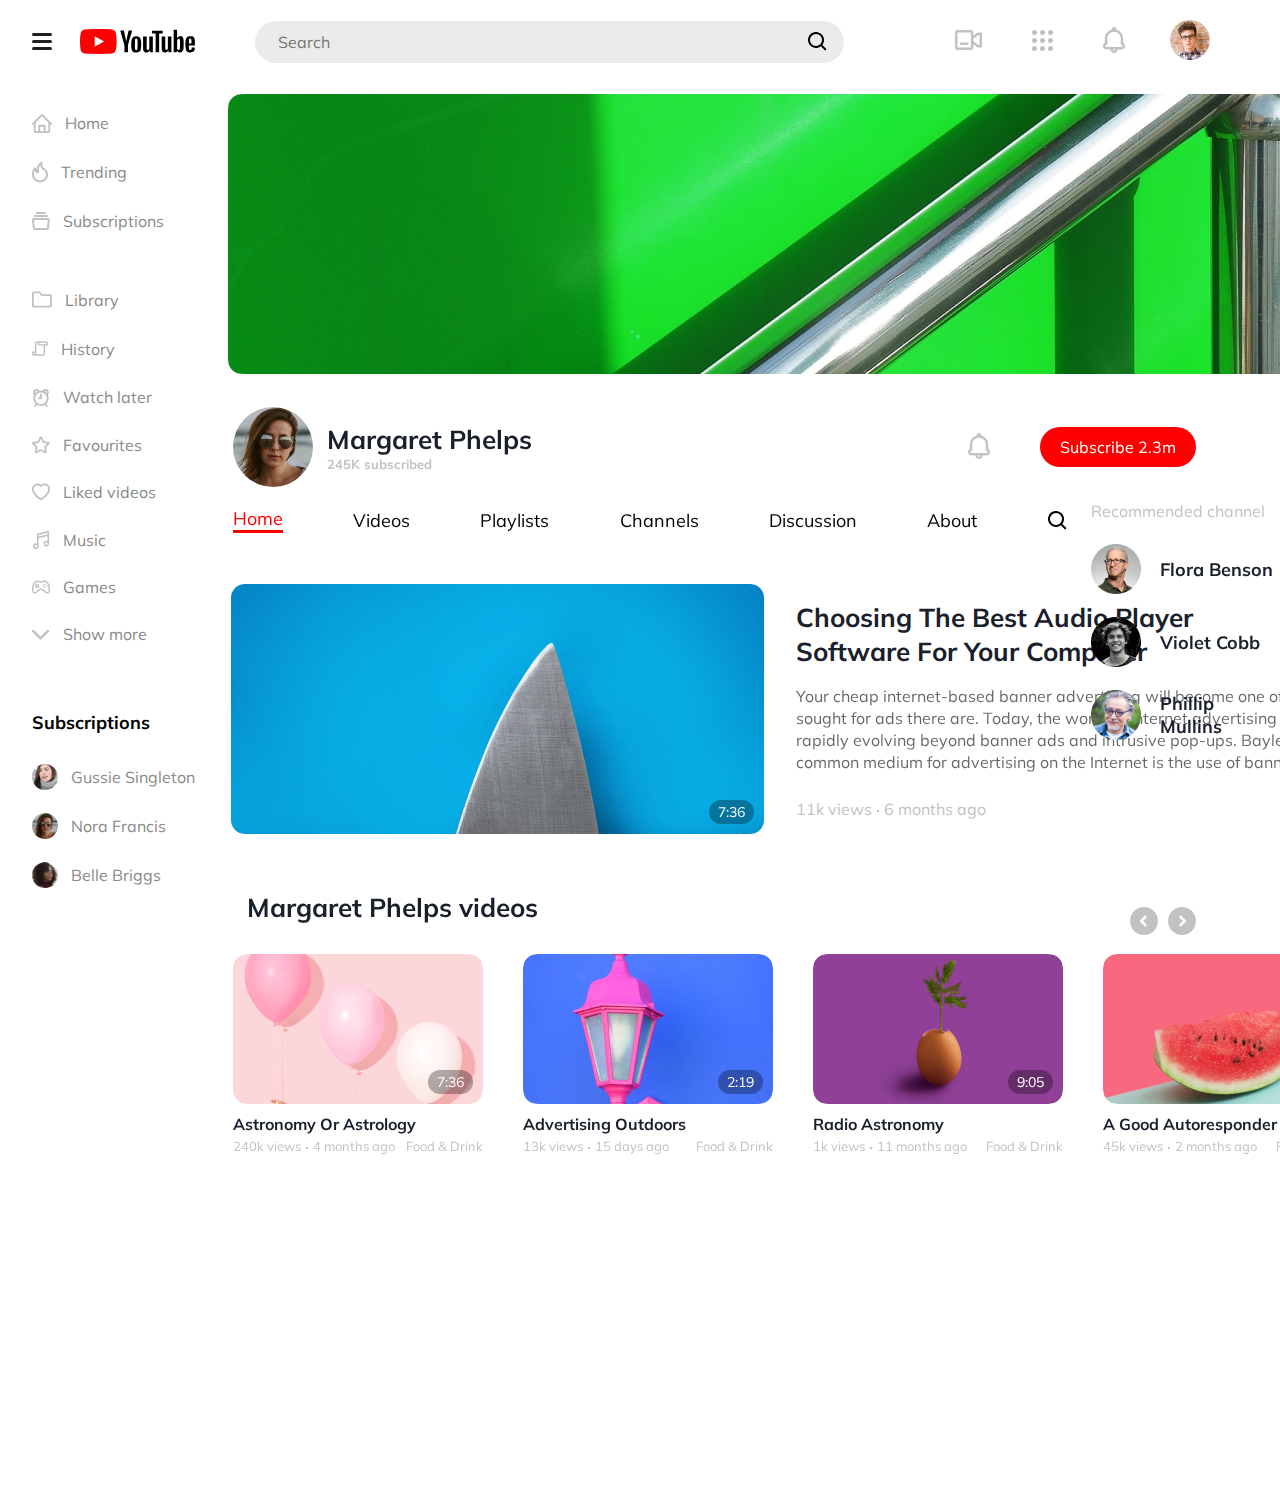
==== YouTubeChannelPage/index.html @ e53dff31 "feat: add files" ====
<!DOCTYPE html>
<html lang="en">

<head>
    <meta charset="UTF-8">
    <meta http-equiv="X-UA-Compatible" content="IE=edge">
    <meta name="viewport" content="width=device-width, initial-scale=1.0">
    <title>YouTube</title>
    <link rel="stylesheet" href="style/normalize.css">
    <link rel="stylesheet" href="style/style.css">
    <link rel="preconnect" href="https://fonts.gstatic.com">
    <link href="https://fonts.googleapis.com/css2?family=Mulish:wght@400;700&display=swap" rel="stylesheet">
</head>

<body>

    <header class="header">
        <buttun class="burger">
            <span class="burger-line"></span>
            <span class="burger-line"></span>
            <span class="burger-line"></span>
        </buttun>
        <img src="img/logo.svg" alt="YouTube" class="logo">
        <img src="img/White.png" alt="YouTube" class="logo2">
        <p class="mobile-text">Margaret Phelps</p>
        <div class="input-group">
            <input type="search" name="search" class="input-search" placeholder="Search">
            <button type="submit" class="button-search">
                <svg class="icon icon-search" width="19" height="19">
                    <use xlink:href="img/icons.svg#search"></use>
                </svg>
            </button>
        </div>
        <div class="mobile-search">
            <svg class="icon icon-search" width="19" height="19">
                <use href="img/icons.svg#search"></use>
            </svg>

            <svg class="icon icon-search" width="19" height="19" id="tri">
                <use href="img/icons.svg#tri"></use>
            </svg>
        </div>
        <div class="icons">
            <a href="#" class="icons-link">
                <svg class="icon icon-video" width="27" height="20">
                    <use xlink:href="img/icons.svg#video"></use>
                </svg>
            </a>
            <a href="#" class="icons-link">
                <svg class="icon icon-apps" width="21" height="21">
                    <use xlink:href="img/icons.svg#apps"></use>
                </svg>
            </a>
            <a href="#" class="icons-link">
                <svg class="icon icon-notification" width="22" height="26">
                    <use xlink:href="img/icons.svg#notification"></use>
                </svg>
            </a>
        </div>
        <a href="#" class="user">
            <img src="img/Userpic.png" alt="Userpic" class="user-avatar">
        </a>


    </header>



    <div class="mobile-sidebar">
        <ul class="nav-menu">
            <li class="nav-item">
                <a href="#" class="nav-link">
                    <svg class="icon icon-home" width="20" height="19">
                        <use href="img/icons.svg#home"></use>
                    </svg>
                    <span class="nav-text">Home</span>
                </a>
            </li>
            <li class="nav-item">
                <a href="#" class="nav-link">
                    <svg class="icon icon-trending" width="20" height="19">
                        <use href="img/icons.svg#trending"></use>
                    </svg>
                    <span class="nav-text">Trending</span>
                </a>
            </li>
            <li class="nav-item">
                <a href="#" class="nav-link">
                    <svg class="icon icon-subscriptions" width="20" height="19">
                        <use href="img/icons.svg#subscriptions"></use>
                    </svg>
                    <span class="nav-text">Subscriptions</span>
                </a>
            </li>
            <li class="nav-item">
                <a href="#" class="nav-link">
                    <svg class="icon icon-library" width="20" height="19">
                        <use href="img/icons.svg#library"></use>
                    </svg>
                    <span class="nav-text">Library</span>
                </a>
            </li>
        </ul>
    </div>


    <!-- /.mobile-sidebar -->



    <div class="conteiner">
        <aside class="sidebar">
            <nav class="nav">

                <!-- menu 1 -->

                <ul class="nav-menu">
                    <li class="nav-item">
                        <a href="#" class="nav-link">
                            <svg class="icon icon-home" width="20" height="19">
                                <use xlink:href="img/icons.svg#home"></use>
                            </svg>
                            <span class="nav-text">Home</span>
                        </a>
                    </li>
                    <li class="nav-item">
                        <a href="" class="nav-link">
                            <svg class="icon icon-trending" width="16" height="21">
                                <use xlink:href="img/icons.svg#trending"></use>
                            </svg>
                            <span class="nav-text">Trending</span>
                        </a>
                    </li>
                    <li class="nav-item">
                        <a href="" class="nav-link">
                            <svg class="icon icon-subscriptions" width="18" height="18">
                                <use xlink:href="img/icons.svg#subscriptions"></use>
                            </svg>
                            <span class="nav-text">Subscriptions</span>
                        </a>
                    </li>
                </ul>

                <!-- menu 2 -->

                <ul class="nav-menu">
                    <li class="nav-item" id="nav-library">
                        <a href="#" class="nav-link">
                            <svg class="icon icon-library" width="20" height="19">
                                <use xlink:href="img/icons.svg#library"></use>
                            </svg>
                            <span class="nav-text">Library</span>
                        </a>
                    </li>
                    <li class="nav-item">
                        <a href="" class="nav-link">
                            <svg class="icon icon-history" width="16" height="21">
                                <use xlink:href="img/icons.svg#history"></use>
                            </svg>
                            <span class="nav-text">History</span>
                        </a>
                    </li>
                    <li class="nav-item">
                        <a href="" class="nav-link">
                            <svg class="icon icon-watch-later" width="18" height="18">
                                <use xlink:href="img/icons.svg#watch-later"></use>
                            </svg>
                            <span class="nav-text">Watch later</span>
                        </a>
                    </li>
                    <li class="nav-item">
                        <a href="" class="nav-link">
                            <svg class="icon icon-favourites" width="18" height="18">
                                <use xlink:href="img/icons.svg#favourites"></use>
                            </svg>
                            <span class="nav-text">Favourites</span>
                        </a>
                    </li>
                    <li class="nav-item">
                        <a href="" class="nav-link">
                            <svg class="icon icon-liked-videos" width="18" height="18">
                                <use xlink:href="img/icons.svg#liked"></use>
                            </svg>
                            <span class="nav-text">Liked videos</span>
                        </a>
                    </li>
                    <li class="nav-item">
                        <a href="" class="nav-link">
                            <svg class="icon icon-music" width="18" height="18">
                                <use xlink:href="img/icons.svg#music"></use>
                            </svg>
                            <span class="nav-text">Music</span>
                        </a>
                    </li>
                    <li class="nav-item">
                        <a href="" class="nav-link">
                            <svg class="icon icon-games" width="18" height="18">
                                <use xlink:href="img/icons.svg#games"></use>
                            </svg>
                            <span class="nav-text">Games</span>
                        </a>
                    </li>
                    <li class="nav-item">
                        <a href="" class="nav-link">
                            <svg class="icon icon-show-more" width="18" height="18">
                                <use xlink:href="img/icons.svg#chevron-down"></use>
                            </svg>
                            <span class="nav-text">Show more</span>
                        </a>
                    </li>
                </ul>
            </nav>
            <!-- Subscriptions  -->

            <h2 class="nav-title">Subscriptions</h2>

            <ul class="nav-menu" id="sub-menu">
                <li class="nav-item2">
                    <a href="#" class="nav-link">
                        <img src="img/Gussie.png" alt="Gussie Singleton" class="nav-image">
                        <span class="nav-text">Gussie Singleton</span>
                    </a>
                </li>
                <li class="nav-item2">
                    <a href="#" class="nav-link">
                        <img src="img/Nora.png" alt="Nora Francis" class="nav-image">
                        <span class="nav-text">Nora Francis</span>
                    </a>
                </li>
                <li class="nav-item2">
                    <a href="#" class="nav-link">
                        <img src="img/Belle.png" alt="Belle Briggs" class="nav-image">
                        <span class="nav-text">Belle Briggs</span>
                    </a>
                </li>
                <li class="nav-item2">
                    <a href="#" class="nav-link">
                        <img src="img/Eunice.png" alt="Eunice Cortez" class="nav-image">
                        <span class="nav-text">Eunice Cortez</span>
                    </a>
                </li>
                <li class="nav-item2">
                    <a href="#" class="nav-link">
                        <img src="img/Emma.png" alt="Emma Hanson" class="nav-image">
                        <span class="nav-text">Emma Hanson</span>
                    </a>
                </li>
                <li class="nav-item2">
                    <a href="#" class="nav-link">
                        <img src="img/Leah.png" alt="Leah Berry" class="nav-image">
                        <span class="nav-text">Leah Berry</span>
                    </a>
                </li>
            </ul>

            <!-- Setting -->

            <ul class="nav-menu" id="nav-setting">
                <li class="nav-item">
                    <a href="#" class="nav-link">
                        <svg class="icon icon-setting" width="20" height="19">
                            <use xlink:href="img/icons.svg#setting"></use>
                        </svg>
                        <span class="nav-text">Setting</span>
                    </a>
                </li>
            </ul>
        </aside>
    </div>








    <main class="content">
        <div class="green-cover">
            <img src="img/Cover.png" alt="cover" class="green-cover">
        </div>
        <div class="channel">
            <div class="channel-header">
                <a href="#" class="channel-title">
                    <img src="img/Nora.png" alt="mainAvatar" class="channel-avatar">
                    <div class="channel-info">
                        <span class="channel-text">Margaret Phelps</span>
                        <span class="video-channel-info">245K subscribed</span>
                    </div>
                </a>

                <div class="channel-buttons">
                    <a href="#" class="icons-link" id="notifications">
                        <svg class="icon icon-notification" width="22" height="26">
                            <use xlink:href="img/icons.svg#notification"></use>
                        </svg>
                    </a>
                    <button class="subscribe">Subscribe 2.3m</button>
                </div>
            </div>

            <div class="channel-menu-wrapper">
                <ul class="nav-chennel-menu">
                    <li class="chennel-item" id="text-home">
                        <span class="channel-menu-text">Home</span>
                    </li>
                    <li class="chennel-item">
                        <span class="channel-menu-text">Videos</span>
                    </li>
                    <li class="chennel-item">
                        <span class="channel-menu-text">Playlists</span>
                    </li>
                    <li class="chennel-item" id="channels">
                        <span class="channel-menu-text">Channels</span>
                    </li>
                    <li class="chennel-item" id="discussion">
                        <span class="channel-menu-text">Discussion</span>
                    </li>
                    <li class="chennel-item" id="about">
                        <span class="channel-menu-text">About</span>
                    </li>
                    <svg class="icon icon-search" width="19" height="19" id="search">
                        <use href="img/icons.svg#search"></use>
                    </svg>
                    <svg class="icon icon-search" width="19" height="19" id="chevron">
                        <use href="img/icons.svg#chevron-down"></use>
                    </svg>
                </ul>
            </div>


        </div>
        <!-- /.channel -->

        <div class="video">
            <div class="swiper-slide">
                <div class="video-card-channel">
                    <div class="video-thumb-channel">
                        <img src="img/blue.png" alt="" class="thumbnail">
                        <span class="video-duration">7:36</span>
                    </div>

                    <div class="channel-information">
                        <h3 class="video-title-channel">Choosing The Best Audio Player <br>Software For Your Computer
                        </h3>
                        <p class="video-subtitle-channel">
                            Your cheap internet-based banner advertising will become one of the sought for ads there
                            are. Today, the world of Internet advertising is rapidly evolving beyond banner ads and
                            intrusive pop-ups. Bayles A common medium for advertising on the Internet is the use of
                            banner ads.
                        </p>
                        <div class="video-info-channel">
                            <span class="video-counter">
                                <span class="video-views">11k views</span>
                                <span class="video-date">6 months ago</span>
                            </span>
                        </div>
                    </div>


                </div>

            </div>
        </div>

        <div class="rec-channel">
            <p class="rec-channel-title">Recommended channel</p>

            <ul class="nav-menu" id="sub-menu">
                <li class="nav-item2">
                    <a href="#" class="nav-link">
                        <img src="img/Oval.png" alt="Gussie Singleton" class="nav-image-rec">
                        <span class="nav-text-rec">Flora Benson</span>
                    </a>
                </li>
                <li class="nav-item2">
                    <a href="#" class="nav-link">
                        <img src="img/Oval-2.png" alt="Nora Francis" class="nav-image-rec">
                        <span class="nav-text-rec">Violet Cobb</span>
                    </a>
                </li>
                <li class="nav-item2">
                    <a href="#" class="nav-link">
                        <img src="img/Oval-3.png" alt="Belle Briggs" class="nav-image-rec">
                        <span class="nav-text-rec">Phillip Mullins</span>
                    </a>
                </li>
            </ul>
        </div>



        <div class="channel" id="margaret">
            <div class="channel-header">
                <a href="#" class="channel-title" id="margo">
                    <span class="channel-text">Margaret Phelps videos</span>
                </a>


                <div class="slider-buttons">
                    <div class="channel-button" id="recommended-channel-button-prev">
                        <svg class="icon icon-left" width="28" height="28">
                            <use href="img/icons.svg#left"></use>
                        </svg>
                    </div>
                    <div class="channel-button" id="recommended-channel-button-next">
                        <svg class="icon icon-right" width="28" height="28">
                            <use href="img/icons.svg#right"></use>
                        </svg>
                    </div>
                </div>
            </div>

            <!-- Slider main container -->
            <div class="swiper-container recommended-channel-slider">
                <!-- Additional required wrapper -->
                <div class="swiper-wrapper">
                    <!-- Slides -->
                    <div class="swiper-slide">
                        <div class="video-card">
                            <div class="video-thumb">
                                <img src="img/pink.png" alt="" class="thumbnail">
                                <span class="video-duration">7:36</span>
                            </div>
                            <!-- /.video-thumb -->
                            <h3 class="video-title">Astronomy Or Astrology</h3>
                            <div class="video-info">
                                <span class="video-counter">
                                    <span class="video-views">240k views</span>
                                    <span class="video-date">4 months ago</span>
                                </span>
                                <span class="video-channel">Food & Drink</span>
                            </div>
                            <!-- /.video-info -->
                        </div>
                        <!-- /.video-card -->
                    </div>
                    <!-- /.swiper-slide -->
                    <div class="swiper-slide">
                        <div class="video-card">
                            <div class="video-thumb">
                                <img src="img/Cover-2.png" alt="Advertising" class="thumbnail">
                                <span class="video-duration">2:19</span>
                            </div>
                            <!-- /.video-thumb -->
                            <h3 class="video-title">Advertising Outdoors</h3>
                            <div class="video-info">
                                <span class="video-counter">
                                    <span class="video-views">13k views</span>
                                    <span class="video-date">15 days ago</span>
                                </span>
                                <span class="video-channel">Food & Drink</span>
                            </div>
                            <!-- /.video-info -->
                        </div>
                        <!-- /.video-card -->
                    </div>
                    <div class="swiper-slide">
                        <div class="video-card">
                            <div class="video-thumb">
                                <img src="img/Cover-3.png" alt="" class="thumbnail">
                                <span class="video-duration">9:05</span>
                            </div>
                            <!-- /.video-thumb -->
                            <h3 class="video-title">Radio Astronomy</h3>
                            <div class="video-info">
                                <span class="video-counter">
                                    <span class="video-views">1k views</span>
                                    <span class="video-date">11 months ago</span>
                                </span>
                                <span class="video-channel">Food & Drink</span>
                            </div>
                            <!-- /.video-info -->
                        </div>
                        <!-- /.video-card -->
                    </div>
                    <div class="swiper-slide">
                        <div class="video-card">
                            <div class="video-thumb">
                                <img src="img/Cover-4.png" alt="" class="thumbnail">
                                <span class="video-duration">3:40</span>
                            </div>
                            <!-- /.video-thumb -->
                            <h3 class="video-title">A Good Autoresponder</h3>
                            <div class="video-info">
                                <span class="video-counter">
                                    <span class="video-views">45k views</span>
                                    <span class="video-date">2 months ago</span>
                                </span>
                                <span class="video-channel">Food & Drink</span>
                            </div>
                            <!-- /.video-info -->
                        </div>
                        <!-- /.video-card -->
                    </div>
                    <div class="swiper-slide">
                        <div class="video-card">
                            <div class="video-thumb">
                                <img src="img/Cover-5.png" alt="" class="thumbnail">
                                <span class="video-duration">1:56</span>
                            </div>
                            <!-- /.video-thumb -->
                            <h3 class="video-title">Baby Monitor Technology</h3>
                            <div class="video-info">
                                <span class="video-counter">
                                    <span class="video-views">86k views</span>
                                    <span class="video-date">7 days ago</span>
                                </span>
                                <span class="video-channel">Food & Drink</span>
                            </div>
                            <!-- /.video-info -->
                        </div>
                        <!-- /.video-card -->
                    </div>
                    <div class="swiper-slide">
                        <div class="video-card">
                            <div class="video-thumb">
                                <img src="img/Cover-6.png" alt="" class="thumbnail">
                                <span class="video-duration">4:15</span>
                            </div>
                            <!-- /.video-thumb -->
                            <h3 class="video-title">Asteroids</h3>
                            <div class="video-info">
                                <span class="video-counter">
                                    <span class="video-views">123k views</span>
                                    <span class="video-date">4 months ago</span>
                                </span>
                                <span class="video-channel">Food & Drink</span>
                            </div>
                            <!-- /.video-info -->
                        </div>
                        <!-- /.video-card -->
                    </div>
                </div>
            </div>
            <!-- /.swiper-container -->

        </div>
    </main>





</body>

</html>
---- YouTubeChannelPage/style/style.css ----
* {
    box-sizing: border-box;
}

body {
    font-family: 'Mulish', sans-serif;
    font-size: 16px;
    font-weight: 400;
}

/* Header and menu styles start */
.header {
    display: flex;
    align-items: center;
    padding-top: 20px;
    padding-bottom: 20px;
    padding-left: 32px;
    padding-right: 70px;
    margin-bottom: 30px;
    position: fixed;
    top: 0;
    left: 0;
    width: 100%;
    z-index: 99;
    background-color: #fff;

}

.burger {
    height: 17px;
    width: 20px;
    border: none;
    background-color: #fff;
    padding: 0;
    display: flex;
    flex-direction: column;
    justify-content: space-between;
    margin-right: 28px;
    cursor: pointer;
}

.burger-line {
    display: block;
    width: 20px;
    height: 3px;
    background-color: #1F2022;
    border-radius: 20px;
}

.logo .logo2 {
    margin-right: 59px;
}

.input-group {
    background: #EBEBEB;
    border-radius: 22px;
    display: flex;
    justify-content: space-between;
    align-items: center;
    padding-right: 17px;
    max-width: 830px;
    width: 50%;
    margin-left: 59px;
}

.input-search {
    width: 100%;
    background-color: transparent;
    border: none;
    padding-top: 12px;
    padding-bottom: 12px;
    padding-left: 23px;
}

.button-search {
    width: 19px;
    height: 19px;
    border: none;
    background-color: transparent;
    padding: 0;
    cursor: pointer;
}

.icon-search {
    fill: #000;
}

.icons {
    display: flex;
    align-items: center;
    margin-left: auto;
}

.icons-link {
    text-decoration: none;
    opacity: 0.24;
}

.icons-link:hover {
    opacity: 0.7;
}

.icons-link:not(:last-child) {
    margin-right: 50px;
}

.user {
    margin-left: 45px;
}

.user-avatar {
    width: 40px;
    height: 40px;
    border-radius: 50%;
}

.sidebar {
    padding-left: 32px;
    position: fixed;
    left: 0;
    top: 114px;
    height: calc(100% - 114px);
    overflow-y: auto;
    width: 16%;
    background-color: #fff;

    max-width: 354px;
}

.nav-menu {
    margin-top: 0;
    /* margin-bottom: 58px; */
    padding-left: 0;
    list-style-type: none;

}

.nav-item {
    margin-bottom: 29px;
}

.nav-item .icon {
    fill: #000;
    opacity: 24%;
}

.nav-text {
    margin-left: 13px;
    color: #898989;
}

.nav-text:hover {
    color: #FF0000;
}

.nav-link {
    text-decoration: none;
    display: flex;
    align-items: center;
}

.nav-link:hover .icon {
    fill: #FF0000;
    opacity: 100%;
}


.nav-image {
    width: 26px;
    height: 26px;
    border-radius: 50%;
}

.nav-title {

    font-weight: bold;
    font-size: 18px;
    line-height: 23px;
    margin-bottom: 30px;
    margin-top: 67px;
}

.nav-item2 {
    margin-top: 23px;
}

.nav-item2 .icon {
    fill: #000;
    opacity: 24%;
}

#nav-library {
    margin-top: 60px;
}

#nav-setting {
    margin-top: 104px;
}



/* Header and menu styles end */

/* Main styles start */
.channel {
    position: relative;
    margin-bottom: 49px;
    margin-left: 15px;
}

.channel-title {
    display: flex;
    align-items: center;
    text-decoration: none;
    font-weight: bold;
    font-size: 26px;
    line-height: 33px;
    color: #19202C;
    width: 70%;
}

.recommended-title {
    font-size: 26px;
    line-height: 33px;
    color: #19202C;
    margin: 0;
}

.channel-avatar {
    width: 80px;
    height: 80px;
    border-radius: 50%;
}

.channel-text {
    margin-left: 14px;


    font-family: 'Mulish';
    font-style: normal;
    font-weight: 700;
    font-size: 26px;
    line-height: 33px;

}

.video-card {
    width: 250px;
}

.video-thumb {
    width: 100%;
    height: 150px;
    overflow: hidden;
    border-radius: 14px;
    position: relative;
}

.thumbnail {
    width: 100%;
    height: 100%;
    object-fit: cover;
}

.video-duration {
    position: absolute;
    bottom: 10px;
    right: 10px;
    background: rgba(0, 0, 0, 0.3);
    border-radius: 12px;
    font-size: 14px;
    line-height: 18px;
    color: #FFFFFF;
    padding: 3px 9px;
}

.video-title {
    font-weight: bold;
    font-size: 16px;
    line-height: 20px;
    color: #19202C;
    margin-top: 10px;
    margin-bottom: 4px;
}

.video-info {
    display: flex;
    align-items: center;
    justify-content: space-between;
    font-size: 13px;
    line-height: 16px;
    color: #C2C2C2;
}

.video-counter {
    display: flex;
}

.video-views {
    margin-right: 5px;
}

.video-views::after {
    content: '';
    width: 2px;
    height: 2px;
    background-color: #C2C2C2;
    display: inline-block;
    vertical-align: middle;
    margin-left: 5px;
}

.channel-button {
    cursor: pointer;
}

.slider-buttons {
    display: flex;
    align-items: center;
    justify-content: space-between;
    width: 66px;
    margin-right: 8%;
}

.recommended-slider .video-card {
    width: 540px;
}

.recommended-slider .video-thumb {
    height: 300px;
}

.food-avatar {
    object-fit: cover;
}

.recommended-channel-subtitle {
    font-weight: normal;
    font-size: 16px;
    line-height: 20px;
    color: #C2C2C2;
    margin-left: 19px;
}

.channel-header {
    display: flex;
    justify-content: space-between;
    margin-top: 30px;
}

.subscribe {
    background: #FF0000;
    border-radius: 20px;
    border: none;
    font-weight: normal;
    font-size: 16px;
    line-height: 20px;
    text-align: center;
    color: #FFFFFF;
    padding: 10px 20px;
}

.content {
    width: 100%;
    margin-top: 94px;
    padding-left: 17%;
    /* padding-top: 30px; */
}

/* Main styles end */

.swiper-wrapper {
    display: flex;
    justify-content: space-between;
    gap: 40px;
}


.mobile-sidebar {
    display: none;
}

.mobile-search {
    display: none;
}




.green-cover {
    max-width: 1595px;
    margin-left: 5px;
}

.channel-info {
    display: flex;
    flex-direction: column;
}

.video-channel-info {
    display: flex;
    align-items: center;
    justify-content: space-between;
    font-size: 13px;
    line-height: 16px;
    color: #C2C2C2;
    margin-left: 14px;
}

.channel-buttons {
    display: flex;
    align-items: center;
    justify-content: space-between;
    margin-right: 8%;
}

.channel-menu-wrapper {
    width: 834px;
    height: 28px;
    margin-top: 20px;
}

.nav-chennel-menu {
    margin-top: 0;
    /* margin-bottom: 58px; */
    padding-left: 0;
    list-style-type: none;
    display: flex;
    align-items: center;
    display: flex;
    justify-content: space-between;
    font-family: 'Mulish';
    font-style: normal;
    font-weight: 400;
    font-size: 18px;
    line-height: 23px;
}

#text-home {
    border-bottom: 3px solid #FF0000;
    color: #FF0000;
}



.video {
    width: 1120px;
    height: 250px;
}

.video-thumb-channel {
    width: 540px;
    height: 250px;
    overflow: hidden;
    border-radius: 14px;
    position: relative;
    margin-left: 13px;
}

.video-card-channel {
    display: flex;
    justify-content: space-between;
}

.channel-information {
    width: 580px;
}

.video-duration-channel {
    position: absolute;
    bottom: 10px;
    right: 10px;
    background: rgba(0, 0, 0, 0.3);
    border-radius: 12px;
    font-size: 14px;
    line-height: 18px;
    color: #FFFFFF;
    padding: 3px 9px;
}

.video-title-channel {
    font-family: 'Mulish';
    font-style: normal;
    font-weight: 700;
    font-size: 26px;
    line-height: 34px;

    color: #19202C;
    margin: 0;
    margin-left: 32px;
    margin-top: 17px;
}

.video-subtitle-channel {
    font-family: 'Mulish';
    font-style: normal;
    font-weight: 400;
    font-size: 16px;
    line-height: 22px;
    /* or 138% */

    color: #000000;

    mix-blend-mode: normal;
    opacity: 0.6;
    margin-left: 32px;
}

.video-info-channel {
    font-family: 'Mulish';
    font-style: normal;
    font-weight: 400;
    font-size: 16px;
    line-height: 22px;
    /* identical to box height, or 138% */

    color: #C2C2C2;
    margin-left: 32px;
    margin-top: 25px;
}

.rec-channel {
    width: 188px;
    height: 260px;
    margin-left: 82.24%;
    margin-top: 67px;

    position: relative;
    z-index: 99;
    top: -400px;
}

.rec-channel-title {
    font-family: 'Mulish';
    font-style: normal;
    font-weight: 400;
    font-size: 16px;
    line-height: 20px;
    /* identical to box height */

    color: #C2C2C2;
    margin: 0;
}

.nav-image-rec {
    width: 50px;
    height: 50px;

}

.nav-text-rec {
    font-family: 'Mulish';
    font-style: normal;
    font-weight: 700;
    font-size: 18px;
    line-height: 23px;


    color: #19202C;
    margin-left: 19px;
}


#margaret {
    top: -300px;
}

#margo {
    margin-bottom: 30px;
}


#chevron {
    display: none;
}

.logo2 {
    display: none;
}

.mobile-text {
    display: none;
}









@media (max-width: 860px) {
    .icons {
        display: none;
    }

    .user {
        margin-left: auto;
    }

    .burger {
        display: none;
    }

    /* .channel-header {
        display: none;
    } */






    .rec-channel {
        display: none;
    }

    .video {
        display: none;
    }

    #margo {
        display: none;
    }
}

@media (max-width: 640px) {

    .my-channel-slider .video-card {
        width: 540px;
    }

    .recommended-channel-slider .video-card {
        width: 540px;
    }




    .green-cover {
        max-width: 640px;
        position: relative;
        left: -20px;
    }

    .channel-header {
        flex-direction: column;
    }

    #notifications {
        display: none;
    }

    .channel {
        margin-left: 0px;
    }

    .channel-header {
        margin: 0px;
    }

    .channel-title {
        position: relative;
        flex-direction: column;
        align-items: start;
        top: -50px;
    }

    .channel-info {
        position: relative;
        left: -15px;
    }

    .channel-buttons {
        position: relative;
        top: -30px;
    }


    #search {
        display: none;
    }

    #chevron {
        display: block;
    }

    #channels {
        display: none;
    }

    #discussion {
        display: none;
    }

    #about {
        display: none;
    }

    .logo2 {
        display: block;
    }

    .logo {
        display: none;
    }

    .user-avatar {
        display: none;
    }

    .channel-menu-wrapper {
        max-width: 500px;
        height: 28px;
        margin-top: 0px;
    }

    #tri {
        margin-left: 30px;
    }

    .mobile-text {
        display: block;
        position: relative;
        left: -70px;
        font-family: 'Mulish';
        font-style: normal;
        font-weight: 700;
        font-size: 16px;
        line-height: 20px;
        /* identical to box height */

        color: #19202C;
    }







    .swiper-wrapper {
        display: flex;
        flex-direction: column;

        margin-top: 280px;
    }

    .swiper-slide {
        margin-bottom: 30px;
    }

    .video-thumb {
        height: 300px;
    }

    .slider-buttons {
        display: none;
    }

    .mobile-search {
        display: block;
        margin-left: auto;
    }

    .user {
        margin-left: 20px;
    }

    .input-group {
        position: fixed;
        top: -100px;
        left: 0;
        opacity: 0;
        width: 68%;
        margin-left: 25px;
        transition: top 0.2s;
    }

    .input-group.is-open {
        opacity: 1;
        top: 20px;
    }

    .menu-button {
        display: none;
    }

    .sidebar {
        display: none;
    }

    .content {
        padding-left: 16px;
    }

    .mobile-sidebar {
        display: block;
        position: fixed;
        z-index: 99;
        bottom: 0;
        left: 0;
        width: 100%;
        background-color: #fff;
    }

    .mobile-sidebar .nav-link {
        display: flex;
        flex-direction: column;
    }

    .mobile-sidebar .nav-menu {
        margin-bottom: 0;
        display: flex;
        align-items: center;
        justify-content: space-around;
        padding-top: 13px;
        padding-bottom: 11px;
        border-top: 1px solid#F1F1F1;
    }

    .nav-text {
        margin-left: 0;
        font-size: 10px;
        line-height: 13px;
    }

    .nav-item {
        margin-bottom: 0;
    }
}
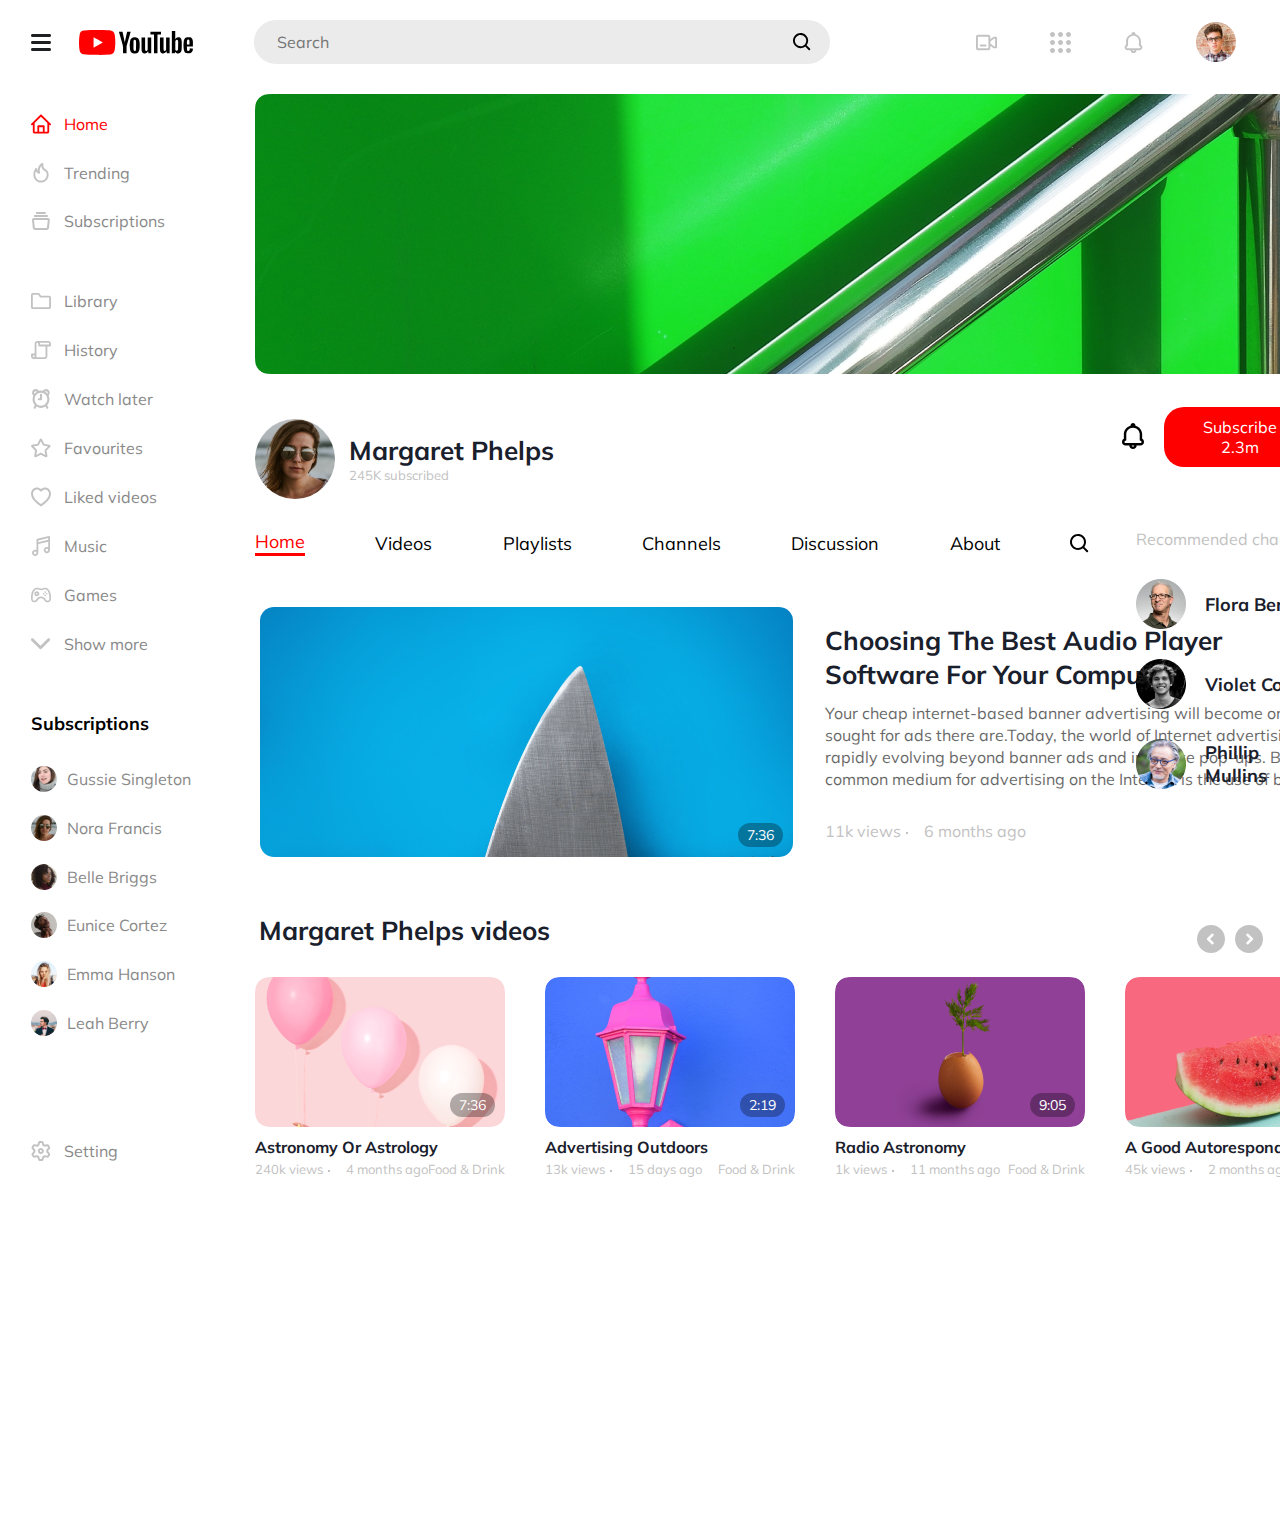
==== commit 3c9a94c3: "fix" ====
--- a/YouTubeChannelPage/index.html
+++ b/YouTubeChannelPage/index.html
@@ -12,274 +12,182 @@
     <link href="https://fonts.googleapis.com/css2?family=Mulish:wght@400;700&display=swap" rel="stylesheet">
 </head>
 
-<body>
-
+<body class="app-wrapper">
     <header class="header">
-        <buttun class="burger">
-            <span class="burger-line"></span>
-            <span class="burger-line"></span>
-            <span class="burger-line"></span>
-        </buttun>
-        <img src="img/logo.svg" alt="YouTube" class="logo">
-        <img src="img/White.png" alt="YouTube" class="logo2">
-        <p class="mobile-text">Margaret Phelps</p>
-        <div class="input-group">
-            <input type="search" name="search" class="input-search" placeholder="Search">
-            <button type="submit" class="button-search">
-                <svg class="icon icon-search" width="19" height="19">
-                    <use xlink:href="img/icons.svg#search"></use>
-                </svg>
-            </button>
-        </div>
-        <div class="mobile-search">
-            <svg class="icon icon-search" width="19" height="19">
-                <use href="img/icons.svg#search"></use>
-            </svg>
-
-            <svg class="icon icon-search" width="19" height="19" id="tri">
-                <use href="img/icons.svg#tri"></use>
-            </svg>
-        </div>
-        <div class="icons">
-            <a href="#" class="icons-link">
-                <svg class="icon icon-video" width="27" height="20">
-                    <use xlink:href="img/icons.svg#video"></use>
-                </svg>
-            </a>
-            <a href="#" class="icons-link">
-                <svg class="icon icon-apps" width="21" height="21">
-                    <use xlink:href="img/icons.svg#apps"></use>
-                </svg>
-            </a>
-            <a href="#" class="icons-link">
-                <svg class="icon icon-notification" width="22" height="26">
-                    <use xlink:href="img/icons.svg#notification"></use>
-                </svg>
-            </a>
-        </div>
-        <a href="#" class="user">
-            <img src="img/Userpic.png" alt="Userpic" class="user-avatar">
-        </a>
-
-
+        <div class="search-wrapper">
+            <img class="burger-img image" src="./img/menu.svg" alt="" />
+            <img class="logo image" src="./img/yt-all.svg" alt="" />
+            <div class="search-input-wrapper">
+                <input class="search-input" type="text" placeholder="Search"></input>
+                <div class="search-logo-wrapper">
+                    <img class="search-logo" src="./img/search.svg" alt="" />
+                </div>
+            </div>
+        </div>
+        <div class="user-wrapper">
+            <div class="new-search" id="yt-little">
+                <img  src="./img/youtube-small-button.svg" alt="" />
+            </div>
+           <h6 class="new-search" id="new-title">Margaret Phelps</h6>
+            <div class="new-search">
+                <img class="search-logo" src="./img/search.svg" alt="" />
+            </div>
+            <div class="new-search">
+                <img id="dot3" class="search-logo" src="./img/dots3.svg" alt="" />
+            </div>
+            <img class="dots" src="./img/camera.svg" alt="" />
+            <img class="dots" src="./img//dots.svg" alt="" />
+            <img class="dots" src="./img/alerts.svg" alt="" />
+            <img class="user-img" src="img/Userpic.png" alt="" />
+        </div>
     </header>
-
-
-
-    <div class="mobile-sidebar">
-        <ul class="nav-menu">
-            <li class="nav-item">
-                <a href="#" class="nav-link">
-                    <svg class="icon icon-home" width="20" height="19">
-                        <use href="img/icons.svg#home"></use>
-                    </svg>
-                    <span class="nav-text">Home</span>
-                </a>
-            </li>
-            <li class="nav-item">
-                <a href="#" class="nav-link">
-                    <svg class="icon icon-trending" width="20" height="19">
-                        <use href="img/icons.svg#trending"></use>
-                    </svg>
-                    <span class="nav-text">Trending</span>
-                </a>
-            </li>
-            <li class="nav-item">
-                <a href="#" class="nav-link">
-                    <svg class="icon icon-subscriptions" width="20" height="19">
-                        <use href="img/icons.svg#subscriptions"></use>
-                    </svg>
-                    <span class="nav-text">Subscriptions</span>
-                </a>
-            </li>
-            <li class="nav-item">
-                <a href="#" class="nav-link">
-                    <svg class="icon icon-library" width="20" height="19">
-                        <use href="img/icons.svg#library"></use>
-                    </svg>
-                    <span class="nav-text">Library</span>
-                </a>
-            </li>
-        </ul>
-    </div>
-
-
-    <!-- /.mobile-sidebar -->
-
-
-
-    <div class="conteiner">
-        <aside class="sidebar">
-            <nav class="nav">
-
-                <!-- menu 1 -->
-
-                <ul class="nav-menu">
-                    <li class="nav-item">
-                        <a href="#" class="nav-link">
-                            <svg class="icon icon-home" width="20" height="19">
-                                <use xlink:href="img/icons.svg#home"></use>
-                            </svg>
-                            <span class="nav-text">Home</span>
-                        </a>
-                    </li>
-                    <li class="nav-item">
-                        <a href="" class="nav-link">
-                            <svg class="icon icon-trending" width="16" height="21">
-                                <use xlink:href="img/icons.svg#trending"></use>
-                            </svg>
-                            <span class="nav-text">Trending</span>
-                        </a>
-                    </li>
-                    <li class="nav-item">
-                        <a href="" class="nav-link">
-                            <svg class="icon icon-subscriptions" width="18" height="18">
-                                <use xlink:href="img/icons.svg#subscriptions"></use>
-                            </svg>
-                            <span class="nav-text">Subscriptions</span>
-                        </a>
-                    </li>
-                </ul>
-
-                <!-- menu 2 -->
-
-                <ul class="nav-menu">
-                    <li class="nav-item" id="nav-library">
-                        <a href="#" class="nav-link">
-                            <svg class="icon icon-library" width="20" height="19">
-                                <use xlink:href="img/icons.svg#library"></use>
-                            </svg>
-                            <span class="nav-text">Library</span>
-                        </a>
-                    </li>
-                    <li class="nav-item">
-                        <a href="" class="nav-link">
-                            <svg class="icon icon-history" width="16" height="21">
-                                <use xlink:href="img/icons.svg#history"></use>
-                            </svg>
-                            <span class="nav-text">History</span>
-                        </a>
-                    </li>
-                    <li class="nav-item">
-                        <a href="" class="nav-link">
-                            <svg class="icon icon-watch-later" width="18" height="18">
-                                <use xlink:href="img/icons.svg#watch-later"></use>
-                            </svg>
-                            <span class="nav-text">Watch later</span>
-                        </a>
-                    </li>
-                    <li class="nav-item">
-                        <a href="" class="nav-link">
-                            <svg class="icon icon-favourites" width="18" height="18">
-                                <use xlink:href="img/icons.svg#favourites"></use>
-                            </svg>
-                            <span class="nav-text">Favourites</span>
-                        </a>
-                    </li>
-                    <li class="nav-item">
-                        <a href="" class="nav-link">
-                            <svg class="icon icon-liked-videos" width="18" height="18">
-                                <use xlink:href="img/icons.svg#liked"></use>
-                            </svg>
-                            <span class="nav-text">Liked videos</span>
-                        </a>
-                    </li>
-                    <li class="nav-item">
-                        <a href="" class="nav-link">
-                            <svg class="icon icon-music" width="18" height="18">
-                                <use xlink:href="img/icons.svg#music"></use>
-                            </svg>
-                            <span class="nav-text">Music</span>
-                        </a>
-                    </li>
-                    <li class="nav-item">
-                        <a href="" class="nav-link">
-                            <svg class="icon icon-games" width="18" height="18">
-                                <use xlink:href="img/icons.svg#games"></use>
-                            </svg>
-                            <span class="nav-text">Games</span>
-                        </a>
-                    </li>
-                    <li class="nav-item">
-                        <a href="" class="nav-link">
-                            <svg class="icon icon-show-more" width="18" height="18">
-                                <use xlink:href="img/icons.svg#chevron-down"></use>
-                            </svg>
-                            <span class="nav-text">Show more</span>
-                        </a>
-                    </li>
-                </ul>
-            </nav>
-            <!-- Subscriptions  -->
-
-            <h2 class="nav-title">Subscriptions</h2>
-
-            <ul class="nav-menu" id="sub-menu">
-                <li class="nav-item2">
-                    <a href="#" class="nav-link">
-                        <img src="img/Gussie.png" alt="Gussie Singleton" class="nav-image">
-                        <span class="nav-text">Gussie Singleton</span>
-                    </a>
-                </li>
-                <li class="nav-item2">
-                    <a href="#" class="nav-link">
-                        <img src="img/Nora.png" alt="Nora Francis" class="nav-image">
-                        <span class="nav-text">Nora Francis</span>
-                    </a>
-                </li>
-                <li class="nav-item2">
-                    <a href="#" class="nav-link">
-                        <img src="img/Belle.png" alt="Belle Briggs" class="nav-image">
-                        <span class="nav-text">Belle Briggs</span>
-                    </a>
-                </li>
-                <li class="nav-item2">
-                    <a href="#" class="nav-link">
-                        <img src="img/Eunice.png" alt="Eunice Cortez" class="nav-image">
-                        <span class="nav-text">Eunice Cortez</span>
-                    </a>
-                </li>
-                <li class="nav-item2">
-                    <a href="#" class="nav-link">
-                        <img src="img/Emma.png" alt="Emma Hanson" class="nav-image">
-                        <span class="nav-text">Emma Hanson</span>
-                    </a>
-                </li>
-                <li class="nav-item2">
-                    <a href="#" class="nav-link">
-                        <img src="img/Leah.png" alt="Leah Berry" class="nav-image">
-                        <span class="nav-text">Leah Berry</span>
+    <div class="main-content-wrapper">
+
+        <div class="mobile-sidebar">
+            <ul class="nav-menu">
+                <li class="nav-item">
+                    <a href="#" class="nav-link">
+                        <img class="navigation-img" src="./img/home.svg" alt="" />
+                        <span style="color: red;" class="nav-text">Home</span>
+                    </a>
+                </li>
+                <li class="nav-item">
+                    <a href="#" class="nav-link">
+                        <img class="navigation-img trending-img" src="./img/trending.svg" alt="" />
+                        <span class="nav-text">Trending</span>
+                    </a>
+                </li>
+                <li class="nav-item">
+                    <a href="#" class="nav-link">
+                        <img class="navigation-img subscriptions-img" src="./img/subscriptions.svg" alt="" />
+                        <span class="nav-text">Subscriptions</span>
+                    </a>
+                </li>
+                <li class="nav-item">
+                    <a href="#" class="nav-link">
+                        <img class="navigation-img" src="./img/library.svg" alt="" />
+                        <span class="nav-text">Library</span>
                     </a>
                 </li>
             </ul>
-
-            <!-- Setting -->
-
-            <ul class="nav-menu" id="nav-setting">
-                <li class="nav-item">
-                    <a href="#" class="nav-link">
-                        <svg class="icon icon-setting" width="20" height="19">
-                            <use xlink:href="img/icons.svg#setting"></use>
-                        </svg>
-                        <span class="nav-text">Setting</span>
-                    </a>
-                </li>
-            </ul>
-        </aside>
-    </div>
-
-
-
-
-
-
-
-
-    <main class="content">
-        <div class="green-cover">
+        </div>
+
+
+        <navigation class="navigation-wrapper">
+         <div class="navigation-main">
+                <div class="navigation-item">
+                    <div class="img-wrapper">
+                        <img class="navigation-img" src="./img/home.svg" alt="" />
+                    </div>
+                    <p class="navigation-text active-text">Home</p>
+                </div>
+                <div class="navigation-item">
+                    <div class="img-wrapper">
+                        <img class="navigation-img trending-img" src="./img/trending.svg" alt="" />
+                    </div>
+                    <p class="navigation-text">Trending</p>
+                </div>
+                <div class="navigation-item">
+                    <div class="img-wrapper">
+                        <img class="navigation-img subscriptions-img" src="./img/subscriptions.svg" alt="" />
+                    </div>
+                    <p class="navigation-text">Subscriptions</p>
+                </div>
+            </div>
+            <div class="navigation-additional">
+                <div class="navigation-item">
+                    <div class="img-wrapper">
+                        <img class="navigation-img" src="./img/library.svg" alt="" />
+                    </div>
+                    <p class="navigation-text">Library</p>
+                </div>
+                <div class="navigation-item">
+                    <div class="img-wrapper">
+                        <img class="navigation-img" src="./img/history.svg" alt="" />
+                    </div>
+                    <p class="navigation-text">History</p>
+                </div>
+                <div class="navigation-item">
+                    <div class="img-wrapper">
+                        <img class="navigation-img" src="./img/watch-later.svg" alt="" />
+                    </div>
+                    <p class="navigation-text">Watch later</p>
+                </div>
+                <div class="navigation-item">
+                    <div class="img-wrapper">
+                        <img class="navigation-img" src="./img/favourites.svg" alt="" />
+                    </div>
+                    <p class="navigation-text">Favourites</p>
+                </div>
+                <div class="navigation-item">
+                    <div class="img-wrapper">
+                        <img class="navigation-img" src="./img/liked-videos.svg" alt="" />
+                    </div>
+                    <p class="navigation-text">Liked videos</p>
+                </div>
+                <div class="navigation-item">
+                    <div class="img-wrapper">
+                        <img class="navigation-img" src="./img/music.svg" alt="" />
+                    </div>
+                    <p class="navigation-text">Music</p>
+                </div>
+                <div class="navigation-item">
+                    <div class="img-wrapper">
+                        <img class="navigation-img" src="./img/games.svg" alt="" />
+                    </div>
+                    <p class="navigation-text">Games</p>
+                </div>
+                <div class="navigation-item">
+                    <div class="img-wrapper">
+                        <img class="navigation-img" src="./img/show-more.svg" alt="" />
+                    </div>
+                    <p class="navigation-text">Show more</p>
+                </div>
+            </div>
+            <div class="navigation-subs">
+                <h3 class="navigation-main-text">Subscriptions</h3>
+                <div class="navigation-subs-wrapper">
+                    <div class="navigation-subs-item">
+                        <img class="navigation-subs-img" src="./img/user-gussie.svg" alt="" />
+                        <p class="navigation-subs-text">Gussie Singleton</p>
+                    </div>
+                    <div class="navigation-subs-item">
+                        <img class="navigation-subs-img" src="./img/user-nora.svg" alt="" />
+                        <p class="navigation-subs-text">Nora Francis</p>
+                    </div>
+                    <div class="navigation-subs-item">
+                        <img class="navigation-subs-img" src="./img/user-belle.svg" alt="" />
+                        <p class="navigation-subs-text">Belle Briggs</p>
+                    </div>
+                    <div class="navigation-subs-item">
+                        <img class="navigation-subs-img" src="./img/user-eunice.svg" alt="" />
+                        <p class="navigation-subs-text">Eunice Cortez</p>
+                    </div>
+                    <div class="navigation-subs-item">
+                        <img class="navigation-subs-img" src="./img/user-emma.svg" alt="" />
+                        <p class="navigation-subs-text">Emma Hanson</p>
+                    </div>
+                    <div class="navigation-subs-item">
+                        <img class="navigation-subs-img" src="./img/user-leah.svg" alt="" />
+                        <p class="navigation-subs-text">Leah Berry</p>
+                    </div>
+                </div>
+            </div>
+            <div class="navigation-item settings">
+                <div class="img-wrapper">
+                    <img class="navigation-img" src="./img/settings.svg" alt="" />
+                </div>
+                <p class="navigation-text">Setting</p>
+            </div>
+        </navigation> 
+
+
+
+         <main class="content">
+            <div class="green-cover">
             <img src="img/Cover.png" alt="cover" class="green-cover">
-        </div>
-        <div class="channel">
+            </div>
+             <div class="channel">
             <div class="channel-header">
                 <a href="#" class="channel-title">
                     <img src="img/Nora.png" alt="mainAvatar" class="channel-avatar">
@@ -319,12 +227,10 @@
                     <li class="chennel-item" id="about">
                         <span class="channel-menu-text">About</span>
                     </li>
-                    <svg class="icon icon-search" width="19" height="19" id="search">
-                        <use href="img/icons.svg#search"></use>
-                    </svg>
-                    <svg class="icon icon-search" width="19" height="19" id="chevron">
-                        <use href="img/icons.svg#chevron-down"></use>
-                    </svg>
+                  
+                    <img class="icon icon-search" id="search" src="./img/search.svg" alt="" />
+                    
+                    <img class="icon icon-search" id="chevron" src="./img/little-black-arrow.svg" alt="" />
                 </ul>
             </div>
 
@@ -343,9 +249,8 @@
                     <div class="channel-information">
                         <h3 class="video-title-channel">Choosing The Best Audio Player <br>Software For Your Computer
                         </h3>
-                        <p class="video-subtitle-channel">
-                            Your cheap internet-based banner advertising will become one of the sought for ads there
-                            are. Today, the world of Internet advertising is rapidly evolving beyond banner ads and
+                        <p class="video-subtitle-channel">Your cheap internet-based banner advertising will become one of the sought for ads there
+                            are.Today, the world of Internet advertising is rapidly evolving beyond banner ads and
                             intrusive pop-ups. Bayles A common medium for advertising on the Internet is the use of
                             banner ads.
                         </p>
@@ -393,7 +298,7 @@
         <div class="channel" id="margaret">
             <div class="channel-header">
                 <a href="#" class="channel-title" id="margo">
-                    <span class="channel-text">Margaret Phelps videos</span>
+                    <span class="channel-text2">Margaret Phelps videos</span>
                 </a>
 
 
@@ -537,11 +442,7 @@
 
         </div>
     </main>
-
-
-
-
-
+    </div>
 </body>
 
 </html>--- a/YouTubeChannelPage/style/style.css
+++ b/YouTubeChannelPage/style/style.css
@@ -1,131 +1,450 @@
+
 * {
     box-sizing: border-box;
-}
-
-body {
-    font-family: 'Mulish', sans-serif;
-    font-size: 16px;
-    font-weight: 400;
-}
+    font-family: 'Mulish';
+    font-style: normal;
+    margin: 0;
+    padding: 0;
+    font-weight: normal;
+}
+
+.app-wrapper {
+    max-width: 1920px;
+    margin: 0 auto;
+    padding-left: 31px;
+}
+
+.main-content-wrapper {
+    margin-top: 50px;
+    display: flex;
+    flex-direction: row;
+}
+
+
 
 /* Header and menu styles start */
+
+
+
 .header {
+    max-width: 96.5%;
+    margin-top: 20px;
+    display: flex;
+    justify-content: space-between;
+}
+
+.search-wrapper {
     display: flex;
     align-items: center;
-    padding-top: 20px;
-    padding-bottom: 20px;
-    padding-left: 32px;
-    padding-right: 70px;
-    margin-bottom: 30px;
-    position: fixed;
-    top: 0;
-    left: 0;
-    width: 100%;
-    z-index: 99;
-    background-color: #fff;
-
-}
-
-.burger {
+}
+
+.burger-img {
+    width: 20px;
     height: 17px;
-    width: 20px;
-    border: none;
-    background-color: #fff;
-    padding: 0;
-    display: flex;
-    flex-direction: column;
-    justify-content: space-between;
-    margin-right: 28px;
+}
+
+.logo {
+    width: 115px;
+    height: 25px;
+    margin-left: 28px;
+}
+
+.image:hover {
     cursor: pointer;
 }
 
-.burger-line {
-    display: block;
-    width: 20px;
-    height: 3px;
-    background-color: #1F2022;
-    border-radius: 20px;
-}
-
-.logo .logo2 {
-    margin-right: 59px;
-}
-
-.input-group {
+.new-search {
+    width: 44px;
+    height: 44px;
+
+    display: none;
+    justify-content: center;
+    align-items: center;
+
+    background-color: transparent;
+    border-radius: 22px;
+}
+
+.search-input-wrapper {
+    max-width: 830px;
+    width: 45vw;
+    height: 44px;
+    margin-left: 60px;
+    overflow: hidden;
+
     background: #EBEBEB;
     border-radius: 22px;
-    display: flex;
-    justify-content: space-between;
+    
+    display: flex;
     align-items: center;
-    padding-right: 17px;
-    max-width: 830px;
-    width: 50%;
-    margin-left: 59px;
-}
-
-.input-search {
-    width: 100%;
-    background-color: transparent;
+}
+
+.search-input {
+    width: calc(100% - 50px);
+    padding-left: 23px;
+
+    height: 35px;
     border: none;
-    padding-top: 12px;
-    padding-bottom: 12px;
-    padding-left: 23px;
-}
-
-.button-search {
-    width: 19px;
-    height: 19px;
-    border: none;
-    background-color: transparent;
-    padding: 0;
-    cursor: pointer;
-}
-
-.icon-search {
-    fill: #000;
-}
-
-.icons {
-    display: flex;
+    border-radius: 22px;
+    
+    background: #EBEBEB;
+    font-size: 16px;
+    line-height: 20px;
+}
+
+.search-input:active, 
+.search-input:hover, 
+.search-input:focus {
+    outline: 0;
+    outline-offset: 0;
+}
+
+.search-logo-wrapper {
+    width: 44px;
+    height: 44px;
+
+    display: flex;
+    justify-content: center;
     align-items: center;
-    margin-left: auto;
-}
-
-.icons-link {
-    text-decoration: none;
-    opacity: 0.24;
-}
-
-.icons-link:hover {
-    opacity: 0.7;
-}
-
-.icons-link:not(:last-child) {
-    margin-right: 50px;
-}
-
-.user {
-    margin-left: 45px;
-}
-
-.user-avatar {
+
+    background-color: #EBEBEB;
+    border-radius: 22px;
+}
+
+.search-logo {
+    width: 18px;
+    height: 18px;
+}
+
+.user-wrapper {
+    width: 260px;
+    display: flex;
+    justify-content: space-between;
+    align-items: center;
+}
+
+.dots {
+    width: 21px;
+    height: 21px;
+}
+
+.user-img {
     width: 40px;
     height: 40px;
-    border-radius: 50%;
-}
-
-.sidebar {
-    padding-left: 32px;
-    position: fixed;
-    left: 0;
-    top: 114px;
-    height: calc(100% - 114px);
-    overflow-y: auto;
-    width: 16%;
-    background-color: #fff;
-
-    max-width: 354px;
-}
+}
+
+
+
+
+
+.navigation-wrapper {
+    min-width: 223px;
+}
+
+.navigation-main {
+    height: 117px;
+    display: flex;
+    flex-direction: column;
+    justify-content: space-between;
+}
+
+.navigation-item {
+    display: flex;
+}
+
+
+.navigation-item:hover .navigation-text {
+    color: #FF0000;
+    cursor: pointer;
+}
+
+.library {
+    display: none;
+}
+
+.img-wrapper {
+    width: 20px;
+    height: 20px;
+
+    display: flex;
+    justify-content: center;
+}
+
+.navigation-img {
+    width: 20px;
+}
+
+.trending-img {
+    width: 16px;
+}
+
+.subscriptions-img {
+    width: 18px;
+}
+
+.navigation-text {
+    margin-left: 13px;
+    font-size: 16px;
+    line-height: 20px;
+    color: #898989;
+}
+
+.active-text {
+    color: #FF0000;
+}
+
+.navigation-additional {
+    margin-top: 60px;
+    height: 363px;
+
+    display: flex;
+    flex-direction: column;
+    justify-content: space-between;
+}
+
+.navigation-subs {
+    margin-top: 58px;
+}
+
+.navigation-main-text {
+    font-weight: 700;
+    font-size: 18px;
+    line-height: 23px;
+}
+
+.navigation-subs-wrapper {
+    margin-top: 31px;
+    height: 270px;
+    display: flex;
+    flex-direction: column;
+    justify-content: space-between;
+}
+
+.navigation-subs-item {
+    display: flex;
+    align-items: center;
+}
+
+.navigation-subs-item:hover {
+    cursor: pointer;
+}
+
+.navigation-subs-item:hover .navigation-subs-text {
+    color: #FF0000;
+}
+
+.navigation-subs-img {
+    width: 26px;
+}
+
+.navigation-subs-text {
+    margin-left: 10px;
+    font-weight: 400;
+    font-size: 16px;
+    line-height: 20px;
+    color: #898989;
+}
+
+.settings {
+    margin: 105px 0 40px;
+}
+
+
+
+/* Header and menu styles end */
+
+
+
+/* Main styles start */
+
+.thumbnail {
+    width: 100%;
+    height: 100%;
+    object-fit: cover;
+}
+
+.thumbnail2 {
+    width: 540px;
+    height: 250px;
+    object-fit: cover;
+}
+
+
+
+.main-wrapper {
+    max-width: 1665px;
+    width: calc(100% - 223px);
+    height: auto;
+}
+
+.user-info-wrapper {
+    max-width: 1517px;
+    width: calc(100% - 144px);
+    height: 50px;
+
+    display: flex;
+    align-items: center;
+    justify-content: space-between;
+}
+
+.user-info {
+    display: flex;
+    align-items: center;
+}
+
+.main-img {
+    width: 50px;
+}
+
+.main-text {
+    margin-left: 20px;
+    font-weight: 700;
+    font-size: 26px;
+    line-height: 33px;
+}
+
+.slider {
+    position: relative;
+    top: 15px;
+    
+    width: 66px;
+    display: flex;
+    justify-content: space-between;
+}
+
+.slider-img {
+    width: 28px;
+}
+
+
+.user-videos {
+    margin-top: 30px;
+    overflow: hidden;
+
+    display: flex;
+    justify-content: flex-start;
+    flex-direction: row;
+    column-gap: 40px;
+}
+
+.swipe {
+    padding-right: 23px;
+    justify-content: flex-end;
+}
+
+.swipe-giant-center {
+    padding-right: 23px;
+    justify-content: center;
+}
+
+.swipe-giant-end {
+    padding-right: 23px;
+    justify-content: flex-end;
+}
+
+.video-wrapper-lil {
+    min-width: 250px;
+}
+
+
+.video-img-lil {
+    width: inherit;
+    min-width: 250px;
+  
+}
+
+.video-title {
+    margin-top: 10px;
+    font-weight: 700;
+    font-size: 16px;
+    line-height: 20px;
+}
+
+.video-info-wrapper {
+    display: flex;
+    justify-content: space-between;
+}
+
+.video-info {
+    margin-top: 3px;
+    white-space: nowrap;
+
+    font-weight: 400;
+    font-size: 13px;
+    line-height: 16px;
+    color: #C2C2C2;
+}
+
+.recommended-wrapper {
+    margin-top: 40px;
+}
+
+.recommended-title {
+    font-weight: 700;
+    font-size: 26px;
+    line-height: 33px;
+}
+
+.slider-rec {
+    position: relative;
+    top: 5px;
+    
+    width: 66px;
+    display: flex;
+    justify-content: space-between;
+}
+
+.recommended-videos {
+    overflow: hidden;
+    display: flex;
+    column-gap: 40px;
+}
+
+.recommended-videos-item {
+    width: 540px;
+    margin-top: 20px;
+    display: flex;
+    flex-direction: column;
+}
+
+.title-rec {
+    margin-top: 11px;
+}
+
+.info-rec {
+    margin-top: 3px;
+}
+
+.video-info-rec {
+    margin-top: 3px;
+    white-space: nowrap;
+
+    font-weight: 400;
+    font-size: 12px;
+    line-height: 15px;
+    color:#C2C2C2;
+}
+
+.food-wrapper {
+    margin: 50px 0 15px;
+}
+
+.recommended-subtitle {
+    margin-left: 20px;
+    position: relative;
+    top: 5px;
+
+    font-weight: 400;
+    font-size: 16px;
+    line-height: 20px;
+    color: #C2C2C2;
+}
+
+.mobile-sidebar {
+    display: none;
+}
+
+
 
 .nav-menu {
     margin-top: 0;
@@ -181,7 +500,7 @@
 }
 
 .nav-item2 {
-    margin-top: 23px;
+    margin-top: 30px;
 }
 
 .nav-item2 .icon {
@@ -189,78 +508,7 @@
     opacity: 24%;
 }
 
-#nav-library {
-    margin-top: 60px;
-}
-
-#nav-setting {
-    margin-top: 104px;
-}
-
-
-
-/* Header and menu styles end */
-
-/* Main styles start */
-.channel {
-    position: relative;
-    margin-bottom: 49px;
-    margin-left: 15px;
-}
-
-.channel-title {
-    display: flex;
-    align-items: center;
-    text-decoration: none;
-    font-weight: bold;
-    font-size: 26px;
-    line-height: 33px;
-    color: #19202C;
-    width: 70%;
-}
-
-.recommended-title {
-    font-size: 26px;
-    line-height: 33px;
-    color: #19202C;
-    margin: 0;
-}
-
-.channel-avatar {
-    width: 80px;
-    height: 80px;
-    border-radius: 50%;
-}
-
-.channel-text {
-    margin-left: 14px;
-
-
-    font-family: 'Mulish';
-    font-style: normal;
-    font-weight: 700;
-    font-size: 26px;
-    line-height: 33px;
-
-}
-
-.video-card {
-    width: 250px;
-}
-
-.video-thumb {
-    width: 100%;
-    height: 150px;
-    overflow: hidden;
-    border-radius: 14px;
-    position: relative;
-}
-
-.thumbnail {
-    width: 100%;
-    height: 100%;
-    object-fit: cover;
-}
+
 
 .video-duration {
     position: absolute;
@@ -273,6 +521,294 @@
     color: #FFFFFF;
     padding: 3px 9px;
 }
+.video-thumb {
+    width: 100%;
+    height: 150px;
+    overflow: hidden;
+    border-radius: 14px;
+    position: relative;
+}
+
+.video-thumb2 {
+    width: 100%;
+    height: 250px;
+    overflow: hidden;
+    border-radius: 14px;
+    position: relative;
+}
+
+
+
+
+/* Main styles end */
+
+
+@media (max-width: 600px) {
+    .mobile-sidebar {
+        display: block;
+        position: fixed;
+        z-index: 99;
+        bottom: 0;
+        left: 0;
+        width: 100%;
+        background-color: #fff;
+    }
+
+    .mobile-sidebar .nav-link {
+        display: flex;
+        flex-direction: column;
+    }
+
+    .mobile-sidebar .nav-menu {
+        margin-bottom: 0;
+        display: flex;
+        align-items: center;
+        justify-content: space-around;
+        padding-top: 13px;
+        padding-bottom: 11px;
+        border-top: 1px solid#F1F1F1;
+    }
+
+    .nav-text {
+        margin-left: 0;
+        font-size: 10px;
+        line-height: 13px;
+    }
+
+    .nav-item {
+        margin-bottom: 0;
+    }
+
+    .search-input {
+        display: none;
+    }
+
+    .search-logo-wrapper {
+        background-color: transparent;
+    }
+    
+    .search-input-wrapper {
+        width: 44px;
+        display: none;
+    }
+
+    .new-search {
+        width: 50px;
+    height: 50px;
+        display: flex;
+        margin-right: 10px;
+    }
+
+    .app-wrapper {
+        padding: 0;
+    }
+
+    .main-content-wrapper {
+        flex-direction: column-reverse;
+    }
+
+    .main-content-wrapper {
+        margin-top: 10px;
+    }
+    .dots {
+        display: none;
+    }
+
+    .user-wrapper {
+        justify-content: end;
+    }
+
+
+    .burger-img {
+        display: none;
+    }
+
+    .logo {
+        margin-left: 0;
+    }
+
+    .header {
+        margin: 0px auto;
+        max-width: 90%;
+    }
+    
+    .user-img {
+        width: 30px;
+        height: 30px;
+    }
+
+    .settings,
+    .navigation-subs,
+    .navigation-additional {
+        display: none;
+    }
+
+    .navigation-main {
+        display: none;
+    }
+
+    .library {
+        display: flex;
+    }
+
+    .user-info-wrapper {
+        display: none;
+    }
+
+    .user-videos {
+        margin-top: 0;
+        flex-direction: column;
+        align-items: center;
+    }
+
+    .main-wrapper {
+        width: auto;
+    }
+
+    .video-wrapper-lil {
+        width: 85vw;
+        min-width: 250px;
+    }
+
+    .recommended-wrapper {
+        margin-top: 30px;
+    }
+    
+    .recommended-videos-item {
+        margin-top: 0;
+        width: 85vw;
+    }
+
+    .food-wrapper {
+        margin: 30px 0 15px;
+    }
+
+
+    .recommended-subtitle {
+        display: none;
+    }
+
+
+
+
+
+    .swipe {
+        padding-right: 0;
+        justify-content: flex-start;
+    }
+
+    .user-videos {
+        flex-wrap: wrap;
+        row-gap: 30px;
+    }
+
+    .recommended-videos {
+        flex-direction: column;
+        row-gap: 30px;
+    }
+
+    .dollie-blair-wrapper {
+        margin: auto;
+    }
+}
+
+
+
+
+
+
+
+
+
+
+
+
+
+
+
+
+
+.channel {
+    position: relative;
+    margin-bottom: 49px;
+    margin-left: 10px;
+}
+
+.channel-title {
+    display: flex;
+    align-items: center;
+    text-decoration: none;
+    font-weight: bold;
+    font-size: 26px;
+    line-height: 33px;
+    color: #19202C;
+    width: 70%;
+}
+
+.recommended-title {
+    font-size: 26px;
+    line-height: 33px;
+    color: #19202C;
+    margin: 0;
+}
+
+.channel-avatar {
+    width: 80px;
+    height: 80px;
+    border-radius: 50%;
+}
+
+.channel-text {
+    margin-left: 14px;
+
+
+    font-family: 'Mulish';
+    font-style: normal;
+    font-weight: 700;
+    font-size: 26px;
+    line-height: 33px;
+
+}
+.channel-text2{
+    margin-left: 4px;
+
+
+    font-family: 'Mulish';
+    font-style: normal;
+    font-weight: 700;
+    font-size: 26px;
+    line-height: 33px;
+}
+
+.video-card {
+    width: 250px;
+}
+
+.video-thumb {
+    width: 100%;
+    height: 150px;
+    overflow: hidden;
+    border-radius: 14px;
+    position: relative;
+}
+
+.thumbnail {
+    width: 100%;
+    height: 100%;
+    object-fit: cover;
+}
+
+.video-duration {
+    position: absolute;
+    bottom: 10px;
+    right: 10px;
+    background: rgba(0, 0, 0, 0.3);
+    border-radius: 12px;
+    font-size: 14px;
+    line-height: 18px;
+    color: #FFFFFF;
+    padding: 3px 9px;
+}
 
 .video-title {
     font-weight: bold;
@@ -297,7 +833,7 @@
 }
 
 .video-views {
-    margin-right: 5px;
+    margin-right: 16px;
 }
 
 .video-views::after {
@@ -319,7 +855,8 @@
     align-items: center;
     justify-content: space-between;
     width: 66px;
-    margin-right: 8%;
+    margin-right: 20.6%;
+    margin-bottom: 10px;
 }
 
 .recommended-slider .video-card {
@@ -327,7 +864,7 @@
 }
 
 .recommended-slider .video-thumb {
-    height: 300px;
+    height: 150px;
 }
 
 .food-avatar {
@@ -362,9 +899,13 @@
 
 .content {
     width: 100%;
-    margin-top: 94px;
-    padding-left: 17%;
+    /* margin-top: 94px;
+    padding-left: 17%; */
     /* padding-top: 30px; */
+    
+    position: absolute;
+    left:245px;
+    top: 94px;
 }
 
 /* Main styles end */
@@ -373,6 +914,7 @@
     display: flex;
     justify-content: space-between;
     gap: 40px;
+    max-width: 1700px;
 }
 
 
@@ -411,7 +953,9 @@
     display: flex;
     align-items: center;
     justify-content: space-between;
-    margin-right: 8%;
+    margin-right: 16.5%;
+    margin-bottom: 43px;
+    gap: 20px;
 }
 
 .channel-menu-wrapper {
@@ -454,12 +998,13 @@
     overflow: hidden;
     border-radius: 14px;
     position: relative;
-    margin-left: 13px;
+    /* margin-left: 20px; */
 }
 
 .video-card-channel {
     display: flex;
     justify-content: space-between;
+    margin-left: 15px;
 }
 
 .channel-information {
@@ -489,6 +1034,7 @@
     margin: 0;
     margin-left: 32px;
     margin-top: 17px;
+    margin-bottom: 10px;
 }
 
 .video-subtitle-channel {
@@ -504,6 +1050,7 @@
     mix-blend-mode: normal;
     opacity: 0.6;
     margin-left: 32px;
+    margin-bottom: 30px;
 }
 
 .video-info-channel {
@@ -517,17 +1064,18 @@
     color: #C2C2C2;
     margin-left: 32px;
     margin-top: 25px;
+  
 }
 
 .rec-channel {
     width: 188px;
     height: 260px;
-    margin-left: 82.24%;
+    margin-left: 69.6%;
     margin-top: 67px;
 
     position: relative;
     z-index: 99;
-    top: -400px;
+    top: -395px;
 }
 
 .rec-channel-title {
@@ -623,16 +1171,91 @@
     #margo {
         display: none;
     }
+ 
 }
 
 @media (max-width: 640px) {
 
+    .nav-chennel-menu {
+     
+font-family: 'Mulish';
+font-style: normal;
+font-weight: 400;
+font-size: 14px;
+line-height: 18px;
+/* identical to box height */
+
+color: #000000;
+    }
+    .new-search {
+      
+        margin-right: 0px;
+    }
+    .user-wrapper{
+        width: 100%;
+    }
+    #new-title{
+        width: 127px;
+
+font-family: 'Mulish';
+font-style: normal;
+font-weight: 700;
+font-size: 16px;
+line-height: 20px;
+/* identical to box height */
+
+color: #19202C;
+margin-right: 27px;
+
+    }
+
+    #yt-little{
+        margin-right: 3px;
+    }
+
+    .header{
+        max-width: 100%;
+    }
+    #dot3{
+        margin-left: 10px;
+    }
+
+    .channel-text {
+        font-family: 'Mulish';
+font-style: normal;
+font-weight: 700;
+font-size: 20px;
+line-height: 25px;
+/* identical to box height */
+
+color: #19202C;
+    }
+
+
+
+
+    .user-img{
+        display: none;
+    }
+  
+    .navigation-wrapper{
+        display: none;
+    }
+
     .my-channel-slider .video-card {
-        width: 540px;
+        /* width: 540px; */
+        width: 85vw;
+        min-width: 250px;
+        min-height: 150px
+    
     }
 
     .recommended-channel-slider .video-card {
-        width: 540px;
+        /* width: 540px; */
+        width: 85vw;
+        min-width: 250px;
+        min-height: 150px
+    
     }
 
 
@@ -646,6 +1269,7 @@
 
     .channel-header {
         flex-direction: column;
+        height: 170px;
     }
 
     #notifications {
@@ -664,7 +1288,29 @@
         position: relative;
         flex-direction: column;
         align-items: start;
-        top: -50px;
+        top: -35px;
+    }
+
+    .channel-avatar{
+        width: 70px;
+        height: 70px;
+    }
+
+    .subscribe{
+        width: 120px;
+        height: 34px;
+
+        font-family: 'Mulish';
+font-style: normal;
+font-weight: 400;
+font-size: 12px;
+line-height: 15px;
+/* identical to box height */
+text-align: center;
+
+color: #FFFFFF;
+padding: 5px 15px;
+margin-top: 20px;
     }
 
     .channel-info {
@@ -675,6 +1321,7 @@
     .channel-buttons {
         position: relative;
         top: -30px;
+        
     }
 
 
@@ -744,12 +1391,12 @@
         display: flex;
         flex-direction: column;
 
-        margin-top: 280px;
-    }
-
-    .swiper-slide {
+        margin-top: 100px;
+    }
+
+    /* .swiper-slide {
         margin-bottom: 30px;
-    }
+    } */
 
     .video-thumb {
         height: 300px;
@@ -793,6 +1440,10 @@
 
     .content {
         padding-left: 16px;
+        left:0px;
+        top: 0px;
+        width: auto;
+        margin-top: 60px;
     }
 
     .mobile-sidebar {
@@ -829,4 +1480,29 @@
     .nav-item {
         margin-bottom: 0;
     }
-}+}
+
+@media (max-width: 600px) {
+    .green-cover {
+        
+        height: 100px;
+        max-width: 110%;
+    }
+
+    .video-thumb{
+        height: 150px;
+    }
+    .swiper-wrapper{
+        gap: 30px;
+    }
+
+    .channel-menu-wrapper {
+        width: 272px;
+        height: 24px;
+    }
+}
+
+
+
+
+
